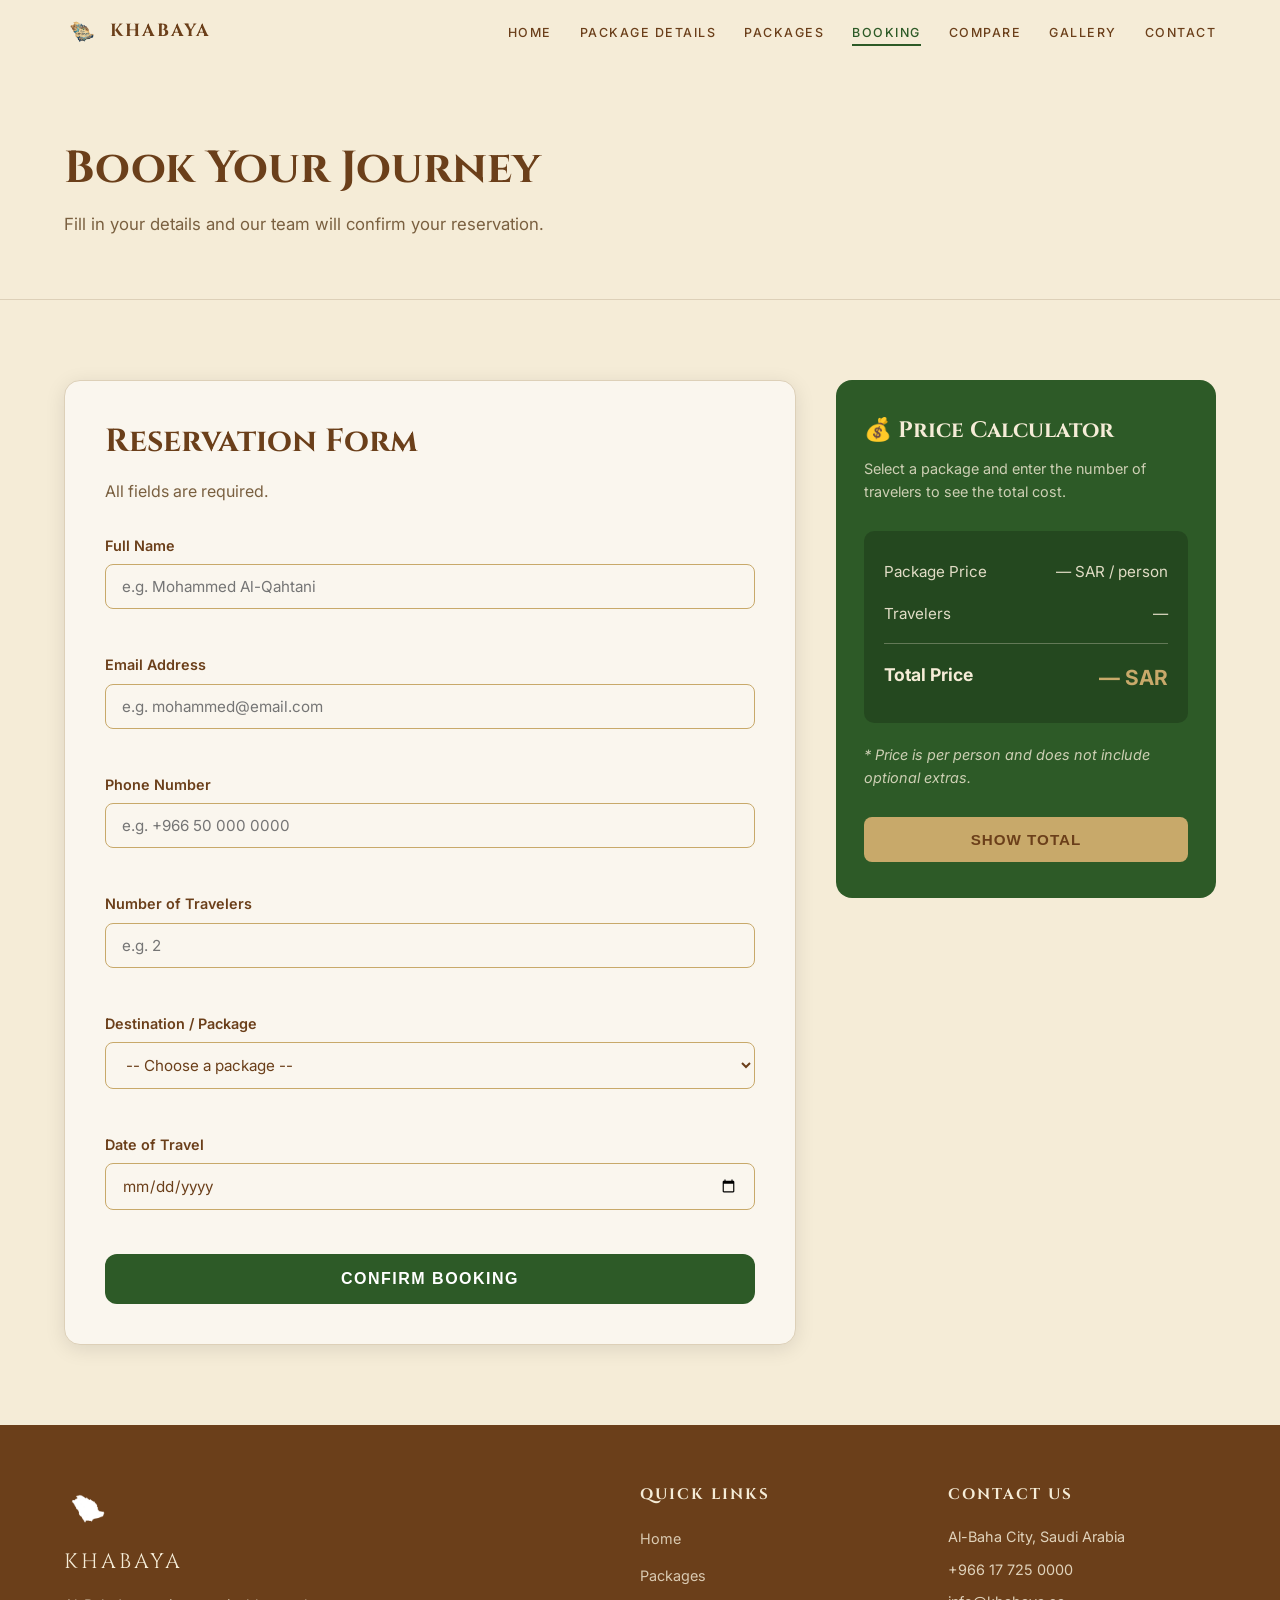
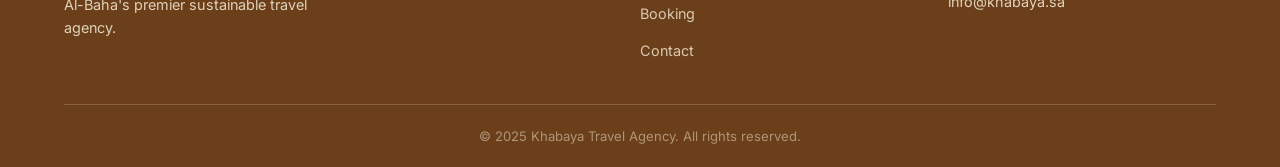
==== booking.html @ c2baa635 "update iconss" ====
<!DOCTYPE html>
<html lang="en">

<head>
    <meta charset="UTF-8">
    <meta name="viewport" content="width=device-width, initial-scale=1.0">
    <title>Booking - KHABAYA</title>
    <link rel="stylesheet" href="css/style.css">
    <link href="https://fonts.googleapis.com/css2?family=Cinzel:wght@400;600;700&family=Inter:wght@300;400;500;600&display=swap" rel="stylesheet">
</head>

<body>

    <!-- ======= شريط التنقل ======= -->
    <nav class="navbar scrolled" id="navbar">
        <div class="nav-container">
            <a href="index.html" class="nav-logo">
                <img src="images/logo.png" alt="Khabaya Logo">
                <span>KHABAYA</span>
            </a>
            <ul class="nav-links" id="navLinks">
                <li><a href="index.html">Home</a></li>
                <li><a href="package-details.html">Package Details</a></li>
                <li><a href="packages.html">Packages</a></li>
                <li><a href="booking.html" class="active">Booking</a></li>
                <li><a href="comparison.html">Compare</a></li>
                <li><a href="gallery.html">Gallery</a></li>
                <li><a href="contact.html">Contact</a></li>
            </ul>
            <button class="menu-btn" id="menuBtn" onclick="toggleMenu()">&#9776;</button>
        </div>
    </nav>

    <!-- ======= رأس الصفحة ======= -->
    <div class="page-header">
        <div class="container">
            <h1>Book Your Journey</h1>
            <p>Fill in your details and our team will confirm your reservation.</p>
        </div>
    </div>

    <!-- ======= نموذج الحجز مع الحاسبة ======= -->
    <section class="section-padding">
        <div class="container">
            <div class="booking-layout">

                <!-- ===== النموذج ===== -->
                <div class="booking-form-wrapper">
                    <h2>Reservation Form</h2>
                    <p style="color:#7a6040; margin-bottom:28px;">All fields are required.</p>

                    <form id="bookingForm" onsubmit="submitBookingForm(event)">

                        <!-- الاسم الكامل -->
                        <div class="form-group">
                            <label for="fullName">Full Name</label>
                            <input type="text" id="fullName" name="fullName"
                                   placeholder="e.g. Mohammed Al-Qahtani" required>
                            <span class="field-error" id="nameError"></span>
                        </div>

                        <!-- الإيميل -->
                        <div class="form-group">
                            <label for="email">Email Address</label>
                            <input type="email" id="email" name="email"
                                   placeholder="e.g. mohammed@email.com" required>
                            <span class="field-error" id="emailError"></span>
                        </div>

                        <!-- رقم الهاتف -->
                        <div class="form-group">
                            <label for="phone">Phone Number</label>
                            <input type="tel" id="phone" name="phone"
                                   placeholder="e.g. +966 50 000 0000" required>
                            <span class="field-error" id="phoneError"></span>
                        </div>

                        <!-- عدد المسافرين -->
                        <div class="form-group">
                            <label for="travelers">Number of Travelers</label>
                            <input type="number" id="travelers" name="travelers"
                                   placeholder="e.g. 2" min="1" max="20"
                                   oninput="calculatePrice()" required>
                            <span class="field-error" id="travelersError"></span>
                        </div>

                        <!-- اختيار الوجهة -->
                        <div class="form-group">
                            <label for="destination">Destination / Package</label>
                            <select id="destination" name="destination"
                                    onchange="calculatePrice(); showSelectedPackage()" required>
                                <option value="">-- Choose a package --</option>
                                <option value="secrets" data-price="350">Secrets — Heet Cave (350 SAR/person)</option>
                                <option value="heritage" data-price="550">Heritage — Thee Ain Village (550 SAR/person)</option>
                                <option value="islands" data-price="1300">Islands — Farasan Islands (1,300 SAR/person)</option>
                                <option value="earth" data-price="400">Earth Secrets — Al-Naslaa Rock (400 SAR/person)</option>
                                <option value="mountain" data-price="750">Natural Treasures — Shada Mountain (750 SAR/person)</option>
                                <option value="water" data-price="450">Water Springs — Al-Hasa Oasis (450 SAR/person)</option>
                            </select>
                            <span class="field-error" id="destError"></span>
                        </div>

                        <!-- رسالة تظهر عند اختيار باقة -->
                        <div id="pkgSelectedMsg" class="pkg-selected-msg" style="display:none;"></div>

                        <!-- تاريخ السفر -->
                        <div class="form-group">
                            <label for="travelDate">Date of Travel</label>
                            <input type="date" id="travelDate" name="travelDate" required>
                            <span class="field-error" id="dateError"></span>
                        </div>

                        <button type="submit" class="btn-primary btn-full" id="submitBtn">
                            Confirm Booking
                        </button>

                    </form>

                    <!-- رسالة النجاح -->
                    <div id="successMessage" class="success-message" style="display:none;">
                        &#10003; Thank you for your request! We will contact you soon.
                    </div>
                </div>

                <!-- ===== حاسبة السعر ===== -->
                <div class="calculator-box">
                    <h3>&#128176; Price Calculator</h3>
                    <p>Select a package and enter the number of travelers to see the total cost.</p>

                    <div class="calc-display">
                        <div class="calc-row">
                            <span>Package Price</span>
                            <span id="calcPricePerPerson">— SAR / person</span>
                        </div>
                        <div class="calc-row">
                            <span>Travelers</span>
                            <span id="calcTravelers">—</span>
                        </div>
                        <div class="calc-divider"></div>
                        <div class="calc-row calc-total">
                            <span>Total Price</span>
                            <span id="calcTotal">— SAR</span>
                        </div>
                    </div>

                    <p class="calc-note">* Price is per person and does not include optional extras.</p>

                    <!-- تغيير لون الزر عند التفاعل -->
                    <button class="btn-calc" id="calcBtn" onclick="highlightTotal()">
                        Show Total
                    </button>
                </div>

            </div>
        </div>
    </section>

    <!-- ======= الفوتر ======= -->
    <footer class="footer">
        <div class="container">
            <div class="footer-grid">
                <div class="footer-brand">
                    <img src="images/logo.png" alt="Logo" class="footer-logo">
                    <span>KHABAYA</span>
                    <p>Al-Baha's premier sustainable travel agency.</p>
                </div>
                <div class="footer-links">
                    <h4>Quick Links</h4>
                    <ul>
                        <li><a href="index.html">Home</a></li>
                        <li><a href="packages.html">Packages</a></li>
                        <li><a href="booking.html">Booking</a></li>
                        <li><a href="contact.html">Contact</a></li>
                    </ul>
                </div>
                <div class="footer-contact">
                    <h4>Contact Us</h4>
                    <p>Al-Baha City, Saudi Arabia</p>
                    <p>+966 17 725 0000</p>
                    <p>info@khabaya.sa</p>
                </div>
            </div>
            <div class="footer-bottom">
                <p>&copy; 2025 Khabaya Travel Agency. All rights reserved.</p>
            </div>
        </div>
    </footer>

    <script src="js/script.js"></script>
</body>
</html>
---- css/style.css ----
/* ================================================
   KHABAYA - Saudi Travel & Tourism
   ملف CSS الرئيسي للموقع
   مقرر: Web Page Development - CS-10401
   ================================================ */

/* ===== المتغيرات الأساسية (الألوان والخطوط) ===== */
:root {
    --color-primary:  #2D5A27;   /* الأخضر الغابي */
    --color-brown:    #6B3F1A;   /* البني الداكن */
    --color-beige:    #F5ECD7;   /* البيج الفاتح */
    --color-sand:     #C8A96A;   /* الرملي الذهبي */

    --font-heading: 'Cinzel', serif;
    --font-body:    'Inter', sans-serif;

    --radius: 12px;
    --transition: 0.3s ease;
    --shadow: 0 4px 20px rgba(0,0,0,0.10);
    --shadow-lg: 0 12px 40px rgba(0,0,0,0.15);
}

/* ===== إعادة ضبط الافتراضيات ===== */
* {
    margin: 0;
    padding: 0;
    box-sizing: border-box;
}

html {
    scroll-behavior: smooth;
}

body {
    font-family: var(--font-body);
    background-color: var(--color-beige);
    color: var(--color-brown);
    line-height: 1.7;
}

/* ===== مساعدات عامة ===== */
.container {
    max-width: 1200px;
    margin: 0 auto;
    padding: 0 24px;
}

.section-padding { padding: 80px 0; }
.bg-light        { background-color: #EFE6D0; }
.bg-green        { background-color: var(--color-primary); color: var(--color-beige); }
.text-center     { text-align: center; }

h1, h2, h3, h4 {
    font-family: var(--font-heading);
    line-height: 1.3;
}

h2 {
    font-size: 2rem;
    margin-bottom: 16px;
    color: var(--color-brown);
}

.bg-green h2 { color: var(--color-beige); }

.section-subtitle {
    color: #7a6040;
    font-size: 1rem;
    margin-bottom: 48px;
    max-width: 600px;
    margin-left: auto;
    margin-right: auto;
}

/* ===== الأزرار ===== */
.btn-primary {
    display: inline-block;
    background-color: var(--color-primary);
    color: #fff;
    padding: 14px 32px;
    border-radius: var(--radius);
    text-decoration: none;
    font-weight: 600;
    font-size: 0.85rem;
    letter-spacing: 1.5px;
    text-transform: uppercase;
    border: none;
    cursor: pointer;
    transition: background-color var(--transition), transform var(--transition);
}

.btn-primary:hover {
    background-color: #3D7A35;
    transform: translateY(-2px);
}

.btn-secondary {
    display: inline-block;
    background-color: var(--color-beige);
    color: var(--color-brown);
    padding: 14px 32px;
    border-radius: var(--radius);
    text-decoration: none;
    font-weight: 600;
    font-size: 0.85rem;
    letter-spacing: 1.5px;
    text-transform: uppercase;
    transition: background-color var(--transition);
}

.btn-secondary:hover { background-color: #E8D5B0; }

.btn-outline {
    display: inline-block;
    border: 2px solid var(--color-primary);
    color: var(--color-primary);
    padding: 10px 24px;
    border-radius: var(--radius);
    text-decoration: none;
    font-weight: 600;
    font-size: 0.8rem;
    letter-spacing: 1px;
    text-transform: uppercase;
    transition: background-color var(--transition), color var(--transition);
    width: 100%;
    text-align: center;
}

.btn-outline:hover {
    background-color: var(--color-primary);
    color: #fff;
}

.btn-full {
    width: 100%;
    text-align: center;
    padding: 16px;
    font-size: 1rem;
}

/* ================================================
   شريط التنقل
   ================================================ */
.navbar {
    position: fixed;
    top: 0; left: 0; right: 0;
    z-index: 1000;
    padding: 14px 0;
    transition: background-color var(--transition), box-shadow var(--transition);
}

.navbar.scrolled {
    background-color: rgba(245,236,215,0.97);
    box-shadow: 0 2px 20px rgba(0,0,0,0.1);
    padding: 8px 0;
}

.nav-container {
    max-width: 1200px;
    margin: 0 auto;
    padding: 0 24px;
    display: flex;
    justify-content: space-between;
    align-items: center;
}

.nav-logo {
    display: flex;
    align-items: center;
    gap: 10px;
    text-decoration: none;
    color: var(--color-brown);
    font-family: var(--font-heading);
    font-size: 1.1rem;
    font-weight: 700;
    letter-spacing: 2px;
}

.nav-logo img {
    width: 36px;
    height: 36px;
    object-fit: contain;
}

.nav-links {
    list-style: none;
    display: flex;
    gap: 28px;
}

.nav-links a {
    text-decoration: none;
    color: var(--color-brown);
    font-size: 0.78rem;
    font-weight: 500;
    letter-spacing: 1.5px;
    text-transform: uppercase;
    transition: color var(--transition);
    padding-bottom: 4px;
}

.nav-links a:hover,
.nav-links a.active {
    color: var(--color-primary);
    border-bottom: 2px solid var(--color-primary);
}

.menu-btn {
    display: none;
    font-size: 1.5rem;
    background: none;
    border: none;
    cursor: pointer;
    color: var(--color-brown);
}

/* ================================================
   قسم الهيرو
   ================================================ */
.hero {
    position: relative;
    height: 100vh;
    display: flex;
    align-items: center;
    justify-content: center;
    overflow: hidden;
    text-align: center;
}

.hero-img {
    position: absolute;
    inset: 0;
    width: 100%; height: 100%;
    object-fit: cover;
    object-position: center;
}

.hero-overlay {
    position: absolute;
    inset: 0;
    background-color: rgba(0,0,0,0.45);
    z-index: 1;
}

.hero-content {
    position: relative;
    z-index: 2;
    color: #fff;
    max-width: 800px;
    padding: 0 24px;
}

.arabic-title {
    font-size: 1rem;
    letter-spacing: 6px;
    margin-bottom: 16px;
    opacity: 0.9;
}

.hero-content h1 {
    font-family: var(--font-heading);
    font-size: clamp(3rem, 8vw, 6rem);
    color: #fff;
    margin-bottom: 20px;
    text-shadow: 2px 2px 10px rgba(0,0,0,0.3);
}

.hero-subtitle {
    font-size: 1.2rem;
    font-weight: 300;
    margin-bottom: 40px;
    opacity: 0.9;
}

.scroll-line {
    position: absolute;
    bottom: 40px;
    left: 50%;
    transform: translateX(-50%);
    width: 1px; height: 60px;
    background: linear-gradient(to bottom, rgba(255,255,255,0.7), transparent);
    z-index: 2;
    animation: scrollAnim 2s infinite;
}

@keyframes scrollAnim {
    0%   { opacity: 0; }
    50%  { opacity: 1; }
    100% { opacity: 0; }
}

/* ================================================
   شريط المعلومات (Info Bar)
   ================================================ */
.info-bar {
    background-color: var(--color-primary);
    padding: 16px 0;
}

.info-bar-grid {
    display: flex;
    justify-content: center;
    gap: 60px;
    flex-wrap: wrap;
}

.info-bar-item {
    display: flex;
    align-items: center;
    gap: 8px;
    color: rgba(245,236,215,0.9);
    font-size: 0.9rem;
}

/* ================================================
   قسم التعريف والرسالة
   ================================================ */
.intro { text-align: center; }

.welcome-msg {
    max-width: 750px;
    margin: 0 auto;
    font-size: 1.05rem;
    color: #6B5030;
}

/* ================================================
   بطاقات المجالات الأربعة
   ================================================ */
.domains-grid {
    display: grid;
    grid-template-columns: repeat(4, 1fr);
    gap: 24px;
    margin-top: 48px;
}

.domain-card {
    background-color: #FAF6EE;
    border: 1px solid #DDD0B8;
    border-radius: var(--radius);
    padding: 32px 24px;
    transition: transform var(--transition), box-shadow var(--transition);
}

.domain-card:hover {
    transform: translateY(-6px);
    box-shadow: var(--shadow);
}

.domain-icon {
    font-size: 2rem;
    margin-bottom: 16px;
    color: var(--color-primary);
}

.domain-card h3 {
    font-size: 1.1rem;
    margin-bottom: 12px;
    color: var(--color-brown);
}

.domain-card p {
    font-size: 0.9rem;
    color: #7a6040;
    margin-bottom: 20px;
    line-height: 1.6;
}

.card-link {
    color: var(--color-primary);
    text-decoration: none;
    font-weight: 600;
    font-size: 0.9rem;
    transition: letter-spacing var(--transition);
}

.card-link:hover { letter-spacing: 1px; }

/* ================================================
   القسم المميز
   ================================================ */
.featured-grid {
    display: grid;
    grid-template-columns: 1fr 1fr;
    gap: 60px;
    align-items: center;
}

.featured-text h2 { color: var(--color-beige); font-size: 2.5rem; }
.featured-text p  { color: rgba(245,236,215,0.85); font-size: 1.05rem; margin-bottom: 24px; }

.featured-list { list-style: none; margin-bottom: 32px; }
.featured-list li {
    padding: 8px 0;
    color: rgba(245,236,215,0.9);
    display: flex;
    align-items: center;
    gap: 10px;
}
.featured-list li::before {
    content: '';
    width: 8px; height: 8px;
    border-radius: 50%;
    background-color: var(--color-sand);
    flex-shrink: 0;
}

.featured-img-wrapper {
    border-radius: 16px;
    overflow: hidden;
    aspect-ratio: 4/3;
}

.featured-img-wrapper img {
    width: 100%; height: 100%;
    object-fit: cover;
}

/* ================================================
   CTA
   ================================================ */
.cta p {
    color: #7a6040;
    font-size: 1.05rem;
    margin-bottom: 32px;
    max-width: 500px;
    margin-left: auto;
    margin-right: auto;
}

/* ================================================
   رأس الصفحة الداخلية
   ================================================ */
.page-header {
    background-color: var(--color-beige);
    padding: 140px 0 60px;
    border-bottom: 1px solid #DDD0B8;
}

.page-header h1 { font-size: 2.8rem; color: var(--color-brown); margin-bottom: 12px; }
.page-header p  { color: #7a6040; font-size: 1.05rem; }

/* ================================================
   بطاقات الوجهات
   ================================================ */
.section-title-line {
    display: flex;
    align-items: center;
    gap: 20px;
    margin-bottom: 32px;
}
.section-title-line h2 { margin: 0; }
.section-title-line::after {
    content: '';
    flex: 1;
    height: 1px;
    background-color: #DDD0B8;
}

.cards-grid {
    display: grid;
    grid-template-columns: 1fr 1fr;
    gap: 32px;
}

.dest-card {
    background-color: #FAF6EE;
    border-radius: var(--radius);
    overflow: hidden;
    border: 1px solid #DDD0B8;
    transition: transform var(--transition), box-shadow var(--transition);
}

.dest-card:hover {
    transform: translateY(-6px);
    box-shadow: var(--shadow-lg);
}

.card-img-wrapper {
    aspect-ratio: 4/3;
    overflow: hidden;
}

.card-img-wrapper img {
    width: 100%; height: 100%;
    object-fit: cover;
    transition: transform 0.5s ease;
}

.dest-card:hover .card-img-wrapper img { transform: scale(1.08); }

.card-body {
    padding: 24px;
    display: flex;
    flex-direction: column;
    gap: 8px;
}

.card-location {
    color: var(--color-primary);
    font-size: 0.85rem;
    font-weight: 600;
}

.card-body h3 {
    font-size: 1.3rem;
    color: var(--color-brown);
    transition: color var(--transition);
}

.dest-card:hover .card-body h3 { color: var(--color-primary); }

.card-body p {
    color: #7a6040;
    font-size: 0.9rem;
    line-height: 1.6;
    margin-bottom: 8px;
}

/* ================================================
   جدول المقارنة
   ================================================ */
.table-wrapper {
    overflow-x: auto;
    margin-top: 40px;
    margin-bottom: 60px;
    border-radius: var(--radius);
    border: 1px solid #DDD0B8;
}

.comparison-table {
    width: 100%;
    border-collapse: collapse;
    font-size: 0.95rem;
}

.comparison-table th {
    background-color: var(--color-primary);
    color: #fff;
    padding: 16px 20px;
    text-align: left;
    font-family: var(--font-heading);
    font-size: 0.8rem;
    letter-spacing: 1px;
    text-transform: uppercase;
}

.comparison-table td {
    padding: 14px 20px;
    border-bottom: 1px solid #EFE6D0;
    color: var(--color-brown);
}

.comparison-table tr:last-child td { border-bottom: none; }
.comparison-table tr:hover { background-color: #F5ECD7; cursor: pointer; }

.highlighted-row { background-color: #EAF4E8; }
.highlighted-row td { font-weight: 600; color: var(--color-primary); }

.price { font-weight: 700; font-size: 1rem; color: var(--color-primary); }

/* ================================================
   بطاقات الباقات
   ================================================ */
.packages-grid {
    display: grid;
    grid-template-columns: repeat(3, 1fr);
    gap: 24px;
    margin-top: 40px;
}

.package-card {
    background-color: #FAF6EE;
    border: 1px solid #DDD0B8;
    border-radius: var(--radius);
    padding: 32px 24px;
    text-align: center;
    position: relative;
    transition: transform var(--transition), box-shadow var(--transition);
}

.package-card:hover {
    transform: translateY(-6px);
    box-shadow: var(--shadow);
}

.package-card.popular {
    border: 2px solid var(--color-primary);
    transform: scale(1.04);
    box-shadow: 0 8px 30px rgba(45,90,39,0.15);
}

.package-card.popular:hover { transform: scale(1.04) translateY(-4px); }

.popular-badge {
    position: absolute;
    top: -12px;
    left: 50%;
    transform: translateX(-50%);
    background-color: var(--color-primary);
    color: #fff;
    font-size: 0.7rem;
    font-weight: 700;
    letter-spacing: 1px;
    text-transform: uppercase;
    padding: 4px 16px;
    border-radius: 20px;
    white-space: nowrap;
}

.package-card h3 {
    font-size: 1.5rem;
    color: var(--color-brown);
    margin-bottom: 4px;
}

.pkg-subtitle { color: #7a6040; font-size: 0.9rem; margin-bottom: 20px; }

.pkg-price {
    font-size: 2rem;
    font-weight: 700;
    color: var(--color-brown);
    margin-bottom: 24px;
}

.pkg-features {
    list-style: none;
    text-align: left;
    margin-bottom: 28px;
}

.pkg-features li {
    padding: 8px 0;
    border-bottom: 1px solid #EFE6D0;
    font-size: 0.9rem;
}

.pkg-features li:last-child { border-bottom: none; }

/* ================================================
   نموذج الحجز والتواصل
   ================================================ */
.form-wrapper, .booking-form-wrapper, .contact-form-wrapper {
    background-color: #FAF6EE;
    border: 1px solid #DDD0B8;
    border-radius: 16px;
    padding: 40px;
    box-shadow: var(--shadow);
}

.form-row {
    display: grid;
    grid-template-columns: 1fr 1fr;
    gap: 20px;
}

.form-group {
    display: flex;
    flex-direction: column;
    gap: 6px;
    margin-bottom: 20px;
}

.form-group label {
    font-size: 0.9rem;
    font-weight: 600;
    color: var(--color-brown);
}

.form-group input,
.form-group select {
    padding: 12px 16px;
    border: 1px solid #C8A96A;
    border-radius: 8px;
    font-size: 0.95rem;
    font-family: var(--font-body);
    background-color: #FAF6EE;
    color: var(--color-brown);
    outline: none;
    transition: border-color var(--transition), box-shadow var(--transition);
}

.form-group input:focus,
.form-group select:focus {
    border-color: var(--color-primary);
    box-shadow: 0 0 0 3px rgba(45,90,39,0.1);
}

/* رسالة الخطأ لكل حقل */
.field-error {
    color: #c0392b;
    font-size: 0.82rem;
    min-height: 18px;
}

/* رسالة النجاح */
.success-message {
    margin-top: 20px;
    padding: 16px 24px;
    background-color: #EAF4E8;
    border: 1px solid var(--color-primary);
    border-radius: 8px;
    color: var(--color-primary);
    font-weight: 600;
    text-align: center;
}

/* ================================================
   صفحة الحجز — التصميم بعمودين
   ================================================ */
.booking-layout {
    display: grid;
    grid-template-columns: 1fr 380px;
    gap: 40px;
    align-items: start;
}

/* ===== حاسبة السعر ===== */
.calculator-box {
    background-color: var(--color-primary);
    color: var(--color-beige);
    border-radius: 16px;
    padding: 36px 28px;
    position: sticky;
    top: 100px;
}

.calculator-box h3 {
    font-size: 1.4rem;
    color: var(--color-beige);
    margin-bottom: 12px;
}

.calculator-box > p {
    font-size: 0.9rem;
    color: rgba(245,236,215,0.8);
    margin-bottom: 28px;
    line-height: 1.6;
}

.calc-display {
    background-color: rgba(0,0,0,0.2);
    border-radius: 10px;
    padding: 20px;
    margin-bottom: 20px;
}

.calc-row {
    display: flex;
    justify-content: space-between;
    padding: 8px 0;
    font-size: 0.95rem;
    color: rgba(245,236,215,0.9);
}

.calc-divider {
    height: 1px;
    background-color: rgba(245,236,215,0.3);
    margin: 8px 0;
}

.calc-total {
    font-size: 1.1rem;
    font-weight: 700;
    color: var(--color-beige);
}

#calcTotal {
    font-size: 1.3rem;
    color: var(--color-sand);
}

.calc-note {
    font-size: 0.78rem;
    color: rgba(245,236,215,0.6);
    margin-bottom: 20px;
    font-style: italic;
}

/* زر الحاسبة — يغير لونه عند الضغط */
.btn-calc {
    width: 100%;
    padding: 14px;
    background-color: var(--color-sand);
    color: var(--color-brown);
    border: none;
    border-radius: 8px;
    font-size: 0.95rem;
    font-weight: 700;
    cursor: pointer;
    letter-spacing: 1px;
    text-transform: uppercase;
    transition: background-color var(--transition), color var(--transition);
}

.btn-calc:hover {
    background-color: var(--color-beige);
}

/* عند تغيير اللون (يضاف بالـ JS) */
.btn-calc.highlighted {
    background-color: #fff;
    color: var(--color-primary);
}

/* رسالة اختيار الباقة */
.pkg-selected-msg {
    background-color: #EAF4E8;
    border-left: 4px solid var(--color-primary);
    padding: 12px 16px;
    border-radius: 6px;
    color: var(--color-primary);
    font-size: 0.9rem;
    font-weight: 600;
    margin-bottom: 4px;
}

/* ================================================
   صفحة تفاصيل الباقة
   ================================================ */
.pkg-selector {
    display: flex;
    align-items: center;
    gap: 16px;
    margin-bottom: 40px;
    flex-wrap: wrap;
}

.pkg-selector select {
    padding: 10px 16px;
    border: 1px solid #C8A96A;
    border-radius: 8px;
    font-size: 0.95rem;
    font-family: var(--font-body);
    background-color: #FAF6EE;
    color: var(--color-brown);
    outline: none;
    cursor: pointer;
}

.details-grid {
    display: grid;
    grid-template-columns: 1fr 1fr;
    gap: 60px;
    align-items: start;
}

.details-main-img {
    width: 100%;
    border-radius: 16px;
    object-fit: cover;
    aspect-ratio: 4/3;
    box-shadow: var(--shadow-lg);
}

.pkg-msg {
    margin-top: 16px;
    padding: 12px 16px;
    background-color: #EAF4E8;
    border-radius: 8px;
    color: var(--color-primary);
    font-weight: 600;
    font-size: 0.9rem;
}

.detail-badge {
    display: inline-block;
    background-color: var(--color-primary);
    color: #fff;
    font-size: 0.7rem;
    font-weight: 700;
    letter-spacing: 1px;
    text-transform: uppercase;
    padding: 4px 14px;
    border-radius: 20px;
    margin-bottom: 16px;
}

.pkg-subtitle-text {
    color: #7a6040;
    margin-bottom: 28px;
    font-size: 1rem;
}

.detail-items {
    display: flex;
    flex-direction: column;
    gap: 20px;
}

.detail-item {
    display: flex;
    align-items: flex-start;
    gap: 16px;
    padding-bottom: 20px;
    border-bottom: 1px solid #EFE6D0;
}

.detail-item:last-child { border-bottom: none; }

.detail-icon {
    font-size: 1.3rem;
    flex-shrink: 0;
    width: 32px;
    text-align: center;
}

.detail-item strong {
    display: block;
    font-size: 0.8rem;
    text-transform: uppercase;
    letter-spacing: 1px;
    color: var(--color-primary);
    margin-bottom: 4px;
}

.detail-item p {
    color: var(--color-brown);
    font-size: 0.95rem;
}

.price-highlight {
    font-size: 1.5rem;
    font-weight: 700;
    color: var(--color-primary);
}

/* ================================================
   صفحة الباقات — اختيار سريع
   ================================================ */
.dest-search-box {
    max-width: 600px;
}

.dest-search-box select {
    width: 100%;
    padding: 14px 18px;
    border: 2px solid var(--color-sand);
    border-radius: var(--radius);
    font-size: 1rem;
    font-family: var(--font-body);
    background-color: #FAF6EE;
    color: var(--color-brown);
    outline: none;
    cursor: pointer;
    transition: border-color var(--transition);
}

.dest-search-box select:focus { border-color: var(--color-primary); }

.quick-dest-result {
    margin-top: 16px;
    padding: 16px 20px;
    background-color: #EAF4E8;
    border-left: 4px solid var(--color-primary);
    border-radius: 8px;
    color: var(--color-brown);
    font-size: 0.95rem;
}

/* ================================================
   صفحة الغاليري
   ================================================ */
.gallery-filters {
    display: flex;
    gap: 12px;
    flex-wrap: wrap;
    margin-bottom: 40px;
}

.filter-btn {
    padding: 10px 24px;
    border: 2px solid #DDD0B8;
    border-radius: 50px;
    background-color: transparent;
    color: var(--color-brown);
    font-size: 0.85rem;
    font-weight: 600;
    cursor: pointer;
    transition: background-color var(--transition), border-color var(--transition), color var(--transition);
}

.filter-btn:hover,
.filter-btn.active {
    background-color: var(--color-primary);
    border-color: var(--color-primary);
    color: #fff;
}

.gallery-grid {
    display: grid;
    grid-template-columns: repeat(3, 1fr);
    gap: 20px;
}

.gallery-item {
    position: relative;
    aspect-ratio: 4/3;
    border-radius: var(--radius);
    overflow: hidden;
    cursor: pointer;
}

.gallery-item img {
    width: 100%; height: 100%;
    object-fit: cover;
    transition: transform 0.5s ease;
}

.gallery-item:hover img { transform: scale(1.08); }

.gallery-overlay {
    position: absolute;
    bottom: 0; left: 0; right: 0;
    background: linear-gradient(to top, rgba(0,0,0,0.7), transparent);
    padding: 20px 16px 16px;
    color: #fff;
    transform: translateY(100%);
    transition: transform var(--transition);
}

.gallery-item:hover .gallery-overlay { transform: translateY(0); }

.gallery-overlay p {
    font-weight: 600;
    font-size: 1rem;
    margin-bottom: 2px;
}

.gallery-overlay small {
    font-size: 0.8rem;
    opacity: 0.8;
}

/* عنصر مخفي (فلتر) */
.gallery-item.hidden { display: none; }

/* ===== Lightbox ===== */
.lightbox {
    display: none;
    position: fixed;
    inset: 0;
    background-color: rgba(0,0,0,0.88);
    z-index: 9999;
    align-items: center;
    justify-content: center;
}

.lightbox.open {
    display: flex;
}

.lightbox-content {
    text-align: center;
    max-width: 800px;
    width: 90%;
}

.lightbox-content img {
    width: 100%;
    border-radius: 12px;
    max-height: 70vh;
    object-fit: contain;
}

.lightbox-content p {
    color: #fff;
    font-size: 1.1rem;
    margin-top: 16px;
    font-weight: 600;
}

.lightbox-close {
    margin-top: 20px;
    padding: 10px 28px;
    background-color: #fff;
    color: var(--color-brown);
    border: none;
    border-radius: 8px;
    font-size: 0.9rem;
    font-weight: 600;
    cursor: pointer;
    transition: background-color var(--transition);
}

.lightbox-close:hover { background-color: var(--color-beige); }

/* ================================================
   صفحة التواصل
   ================================================ */
.contact-grid {
    display: grid;
    grid-template-columns: 1fr 1fr;
    gap: 60px;
}

.contact-info {
    display: flex;
    flex-direction: column;
    gap: 28px;
}

.contact-item {
    display: flex;
    align-items: flex-start;
    gap: 16px;
}

.contact-icon {
    width: 48px; height: 48px;
    background-color: rgba(45,90,39,0.1);
    border-radius: 50%;
    display: flex;
    align-items: center;
    justify-content: center;
    font-size: 1.2rem;
    flex-shrink: 0;
}

.contact-item h3 { font-size: 1rem; margin-bottom: 4px; }
.contact-item p  { color: #7a6040; font-size: 0.95rem; }

.contact-map-img {
    border-radius: var(--radius);
    overflow: hidden;
    aspect-ratio: 16/9;
}

.contact-map-img img {
    width: 100%; height: 100%;
    object-fit: cover;
    filter: grayscale(30%);
    transition: filter var(--transition);
}

.contact-map-img img:hover { filter: grayscale(0%); }

.contact-form-wrapper h2 { margin-bottom: 8px; }
.contact-form-wrapper > p { color: #7a6040; font-size: 0.9rem; margin-bottom: 28px; }

/* ===== روابط السوشيال ===== */
.social-section { }
.social-section h3 { margin-bottom: 16px; }

.social-icons-large {
    display: flex;
    flex-direction: column;
    gap: 12px;
}

.social-icon-link {
    display: flex;
    align-items: center;
    gap: 12px;
    text-decoration: none;
    color: var(--color-brown);
    font-size: 0.95rem;
    font-weight: 500;
    padding: 10px 16px;
    border-radius: 8px;
    border: 1px solid #DDD0B8;
    transition: background-color var(--transition), border-color var(--transition);
}

.social-icon-link:hover {
    background-color: var(--color-primary);
    color: #fff;
    border-color: var(--color-primary);
}

.social-icon-link span:first-child { font-size: 1.2rem; }

/* روابط السوشيال في الفوتر */
.social-links {
    display: flex;
    gap: 12px;
    margin-top: 12px;
}

.social-links a {
    font-size: 1.3rem;
    color: rgba(245,236,215,0.7);
    transition: color var(--transition);
    text-decoration: none;
}

.social-links a:hover { color: var(--color-sand); }

/* ================================================
   الفوتر
   ================================================ */
.footer {
    background-color: var(--color-brown);
    color: rgba(245,236,215,0.85);
    padding: 60px 0 0;
}

.footer-grid {
    display: grid;
    grid-template-columns: 2fr 1fr 1fr;
    gap: 40px;
    padding-bottom: 40px;
}

.footer-brand {
    display: flex;
    flex-direction: column;
    gap: 12px;
}

.footer-logo {
    width: 48px; height: 48px;
    object-fit: contain;
    filter: brightness(0) invert(1);
}

.footer-brand span {
    font-family: var(--font-heading);
    font-size: 1.3rem;
    color: var(--color-beige);
    letter-spacing: 3px;
}

.footer-brand p {
    font-size: 0.9rem;
    max-width: 280px;
    line-height: 1.6;
}

.footer-links h4,
.footer-contact h4 {
    font-size: 0.95rem;
    color: var(--color-beige);
    margin-bottom: 20px;
    letter-spacing: 2px;
    text-transform: uppercase;
}

.footer-links ul {
    list-style: none;
    display: flex;
    flex-direction: column;
    gap: 10px;
}

.footer-links a {
    text-decoration: none;
    color: rgba(245,236,215,0.8);
    font-size: 0.9rem;
    transition: color var(--transition);
}

.footer-links a:hover { color: var(--color-sand); }

.footer-contact p {
    font-size: 0.9rem;
    margin-bottom: 8px;
}

.footer-bottom {
    border-top: 1px solid rgba(245,236,215,0.2);
    padding: 20px 0;
    text-align: center;
    font-size: 0.82rem;
    color: rgba(245,236,215,0.5);
}

/* ================================================
   تأثير ظهور العناصر (Scroll Animation)
   ================================================ */
.fade-in {
    opacity: 0;
    transform: translateY(24px);
    transition: opacity 0.5s ease, transform 0.5s ease;
}

.fade-in.visible {
    opacity: 1;
    transform: translateY(0);
}

/* ================================================
   التجاوب — شاشة تابلت وموبايل
   ================================================ */
@media (max-width: 1024px) {
    .domains-grid     { grid-template-columns: repeat(2, 1fr); }
    .packages-grid    { grid-template-columns: repeat(2, 1fr); }
    .booking-layout   { grid-template-columns: 1fr; }
    .calculator-box   { position: static; }
    .footer-grid      { grid-template-columns: 1fr 1fr; }
    .gallery-grid     { grid-template-columns: repeat(2, 1fr); }
}

@media (max-width: 768px) {
    .nav-links {
        display: none;
        position: absolute;
        top: 100%; left: 0; right: 0;
        background-color: var(--color-beige);
        flex-direction: column;
        padding: 16px;
        box-shadow: 0 4px 20px rgba(0,0,0,0.1);
        gap: 0;
    }
    .nav-links.open  { display: flex; }
    .nav-links li a  { display: block; padding: 12px 16px; border-bottom: 1px solid #EFE6D0; }
    .menu-btn        { display: block; }

    .hero-content h1 { font-size: 3rem; }

    .featured-grid,
    .cards-grid,
    .details-grid,
    .contact-grid,
    .form-row        { grid-template-columns: 1fr; }

    .domains-grid    { grid-template-columns: 1fr; }
    .packages-grid   { grid-template-columns: 1fr; }
    .gallery-grid    { grid-template-columns: 1fr; }
    .package-card.popular { transform: none; }

    .footer-grid     { grid-template-columns: 1fr; }
    .form-wrapper,
    .booking-form-wrapper,
    .contact-form-wrapper { padding: 24px 16px; }

    .info-bar-grid   { gap: 20px; flex-direction: column; align-items: center; }
}
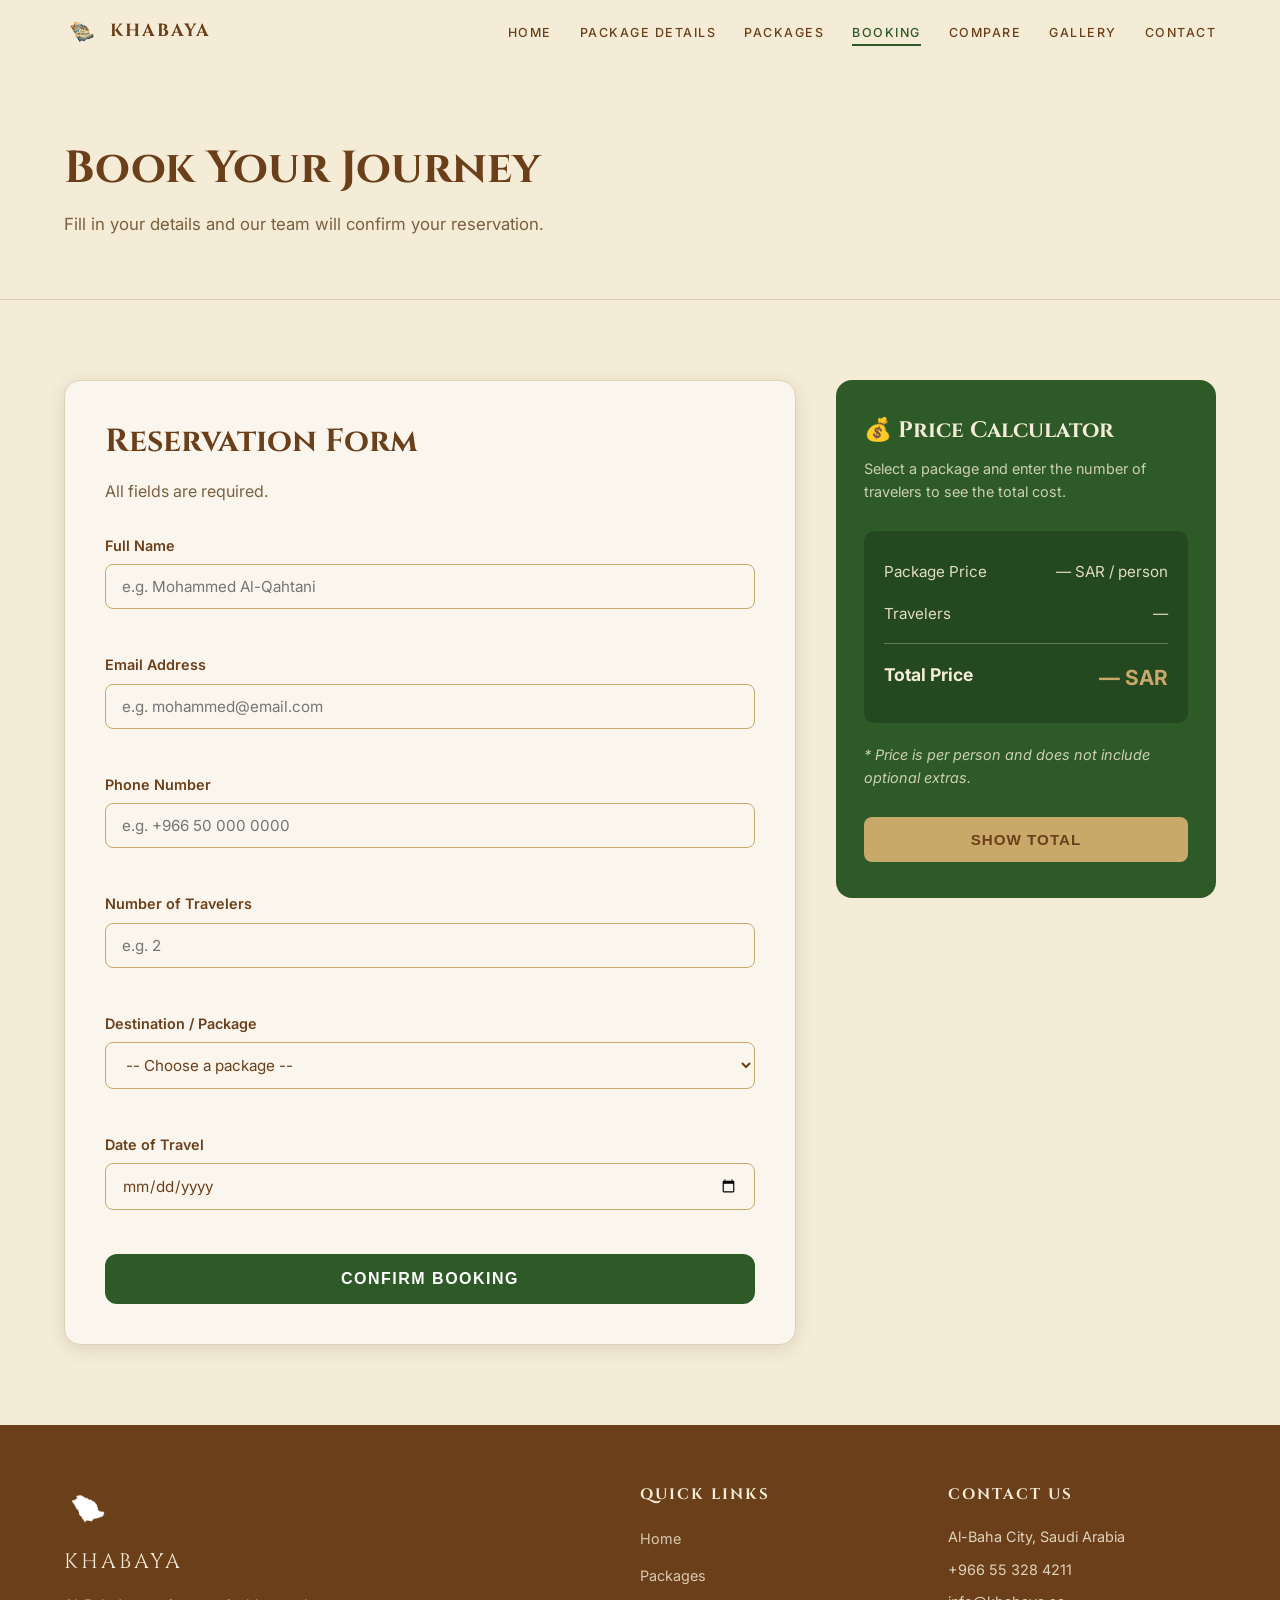
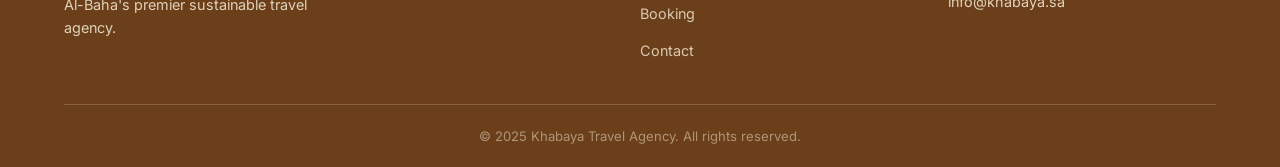
==== commit 8d651f06: "update website" ====
--- a/booking.html
+++ b/booking.html
@@ -176,7 +176,7 @@
                 <div class="footer-contact">
                     <h4>Contact Us</h4>
                     <p>Al-Baha City, Saudi Arabia</p>
-                    <p>+966 17 725 0000</p>
+                    <p>+966 55 328 4211</p>
                     <p>info@khabaya.sa</p>
                 </div>
             </div>
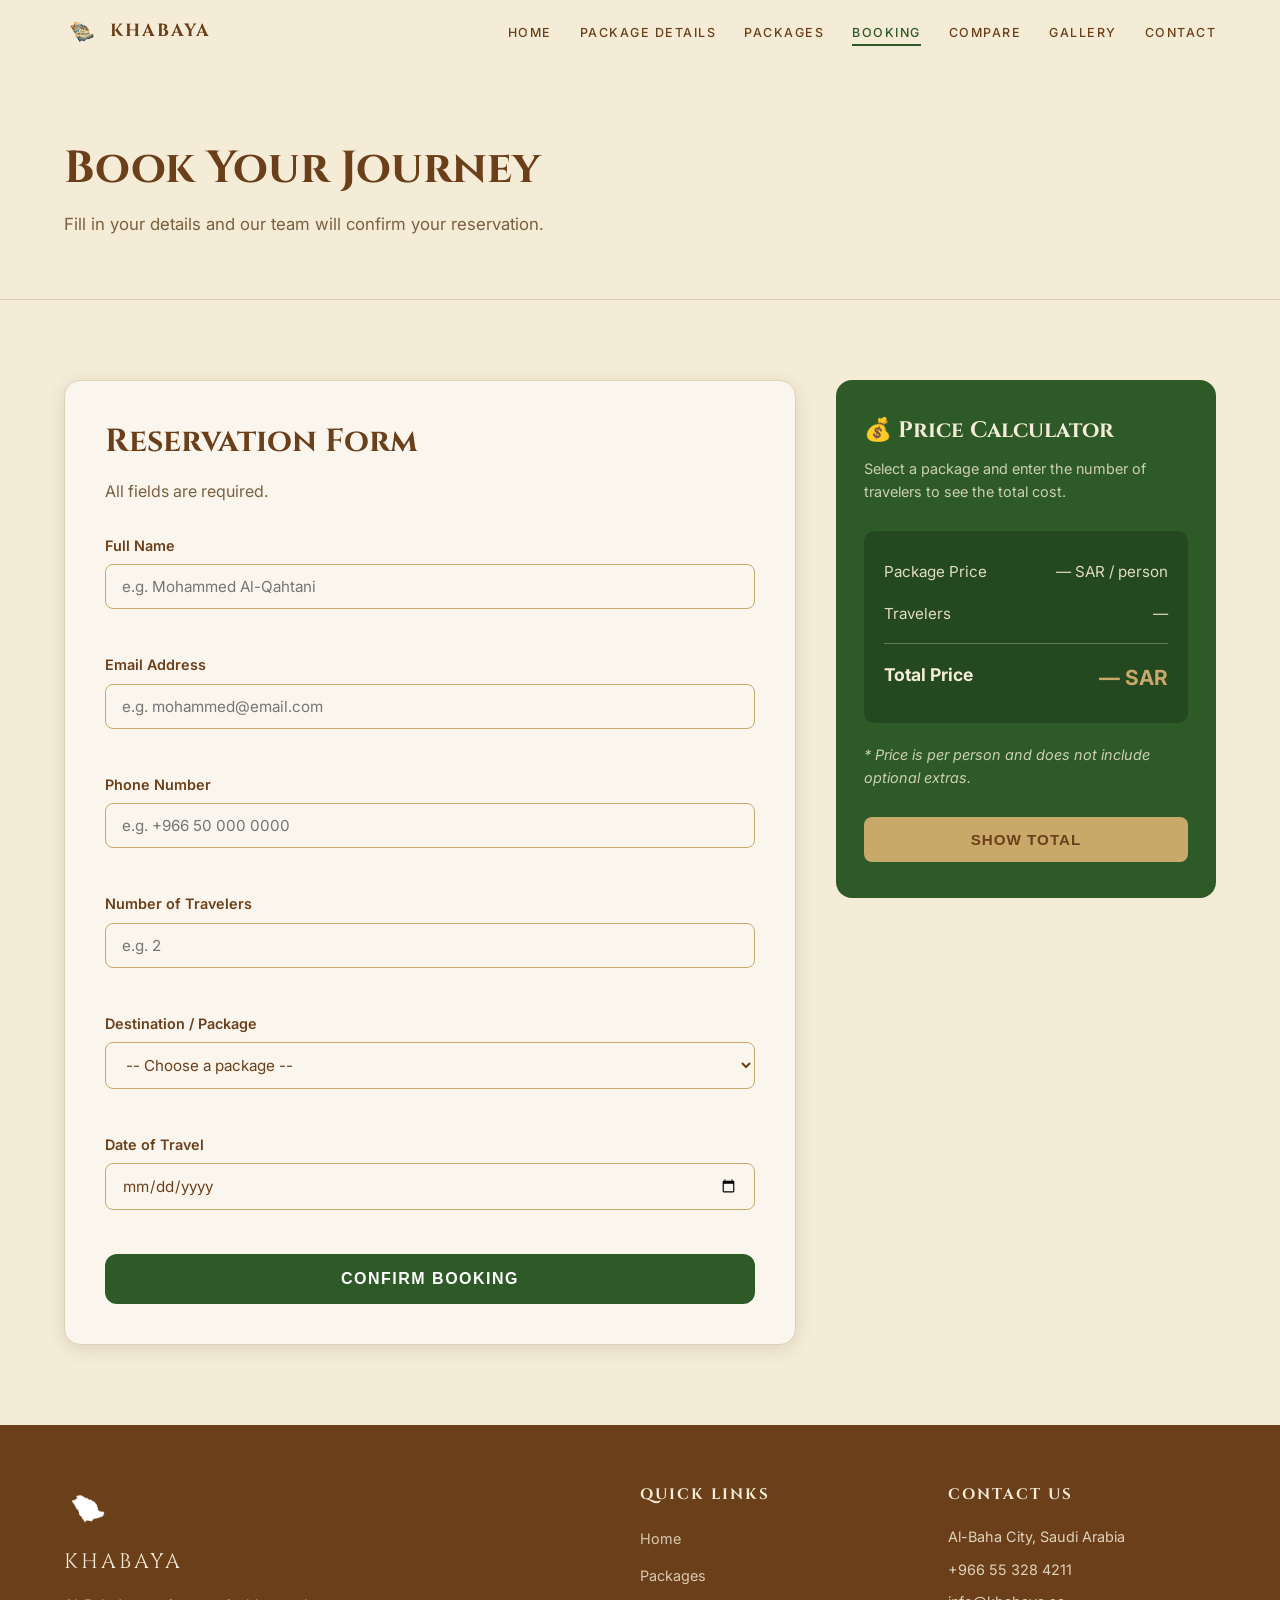
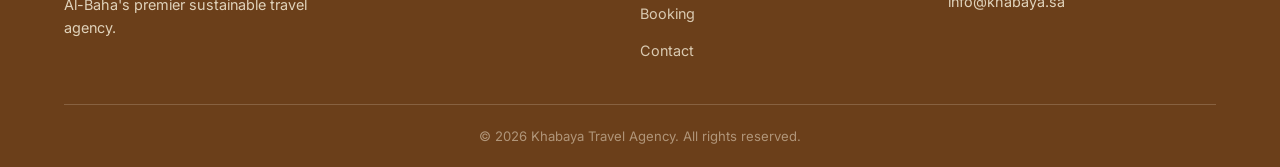
==== commit c7120c48: "update website pages" ====
--- a/booking.html
+++ b/booking.html
@@ -181,7 +181,7 @@
                 </div>
             </div>
             <div class="footer-bottom">
-                <p>&copy; 2025 Khabaya Travel Agency. All rights reserved.</p>
+                <p>&copy; 2026 Khabaya Travel Agency. All rights reserved.</p>
             </div>
         </div>
     </footer>
